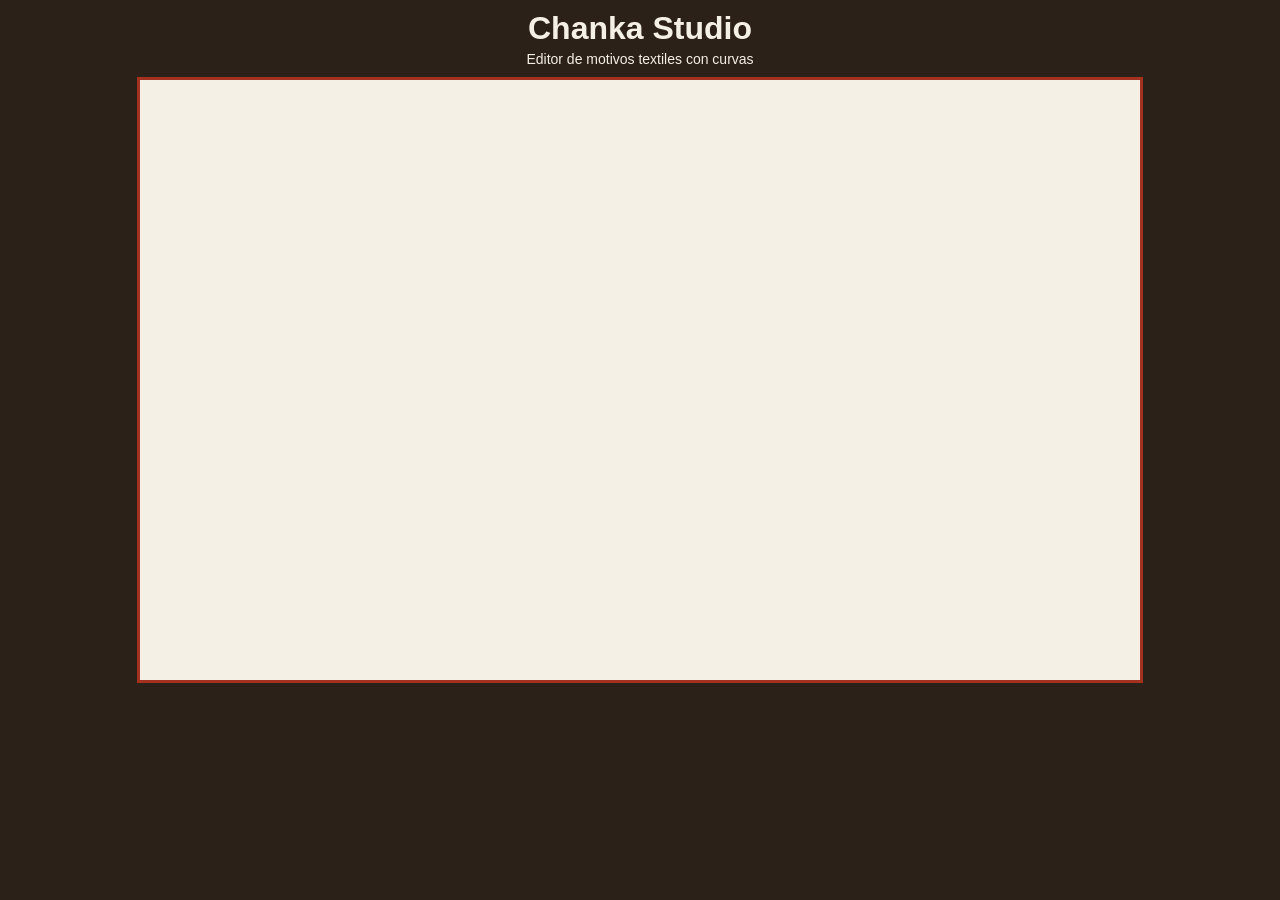
==== index.html @ 4afc30ec "Crea estructura base del proyecto con lienzo WebGL" ====
<!DOCTYPE html>
<html lang="es">
<head>
  <meta charset="UTF-8">
  <meta name="viewport" content="width=device-width, initial-scale=1.0">
  <title>Chanka Studio</title>
  <link rel="stylesheet" href="css/estilos.css">
</head>
<body>
  <header>
    <h1>Chanka Studio</h1>
    <p>Editor de motivos textiles con curvas</p>
  </header>

  <canvas id="lienzo" width="1000" height="600"></canvas>

  <script type="module" src="src/main.js"></script>
</body>
</html>
---- css/estilos.css ----
body {
  margin: 0;
  background: #2b2118;
  color: #f5f0e6;
  font-family: Arial, sans-serif;
  display: flex;
  flex-direction: column;
  align-items: center;
}

header { text-align: center; padding: 10px; }
h1 { margin: 0; }
p { margin: 4px 0 0; font-size: 14px; }

canvas {
  background: #f5f0e6;
  border: 3px solid #a3321f;
}
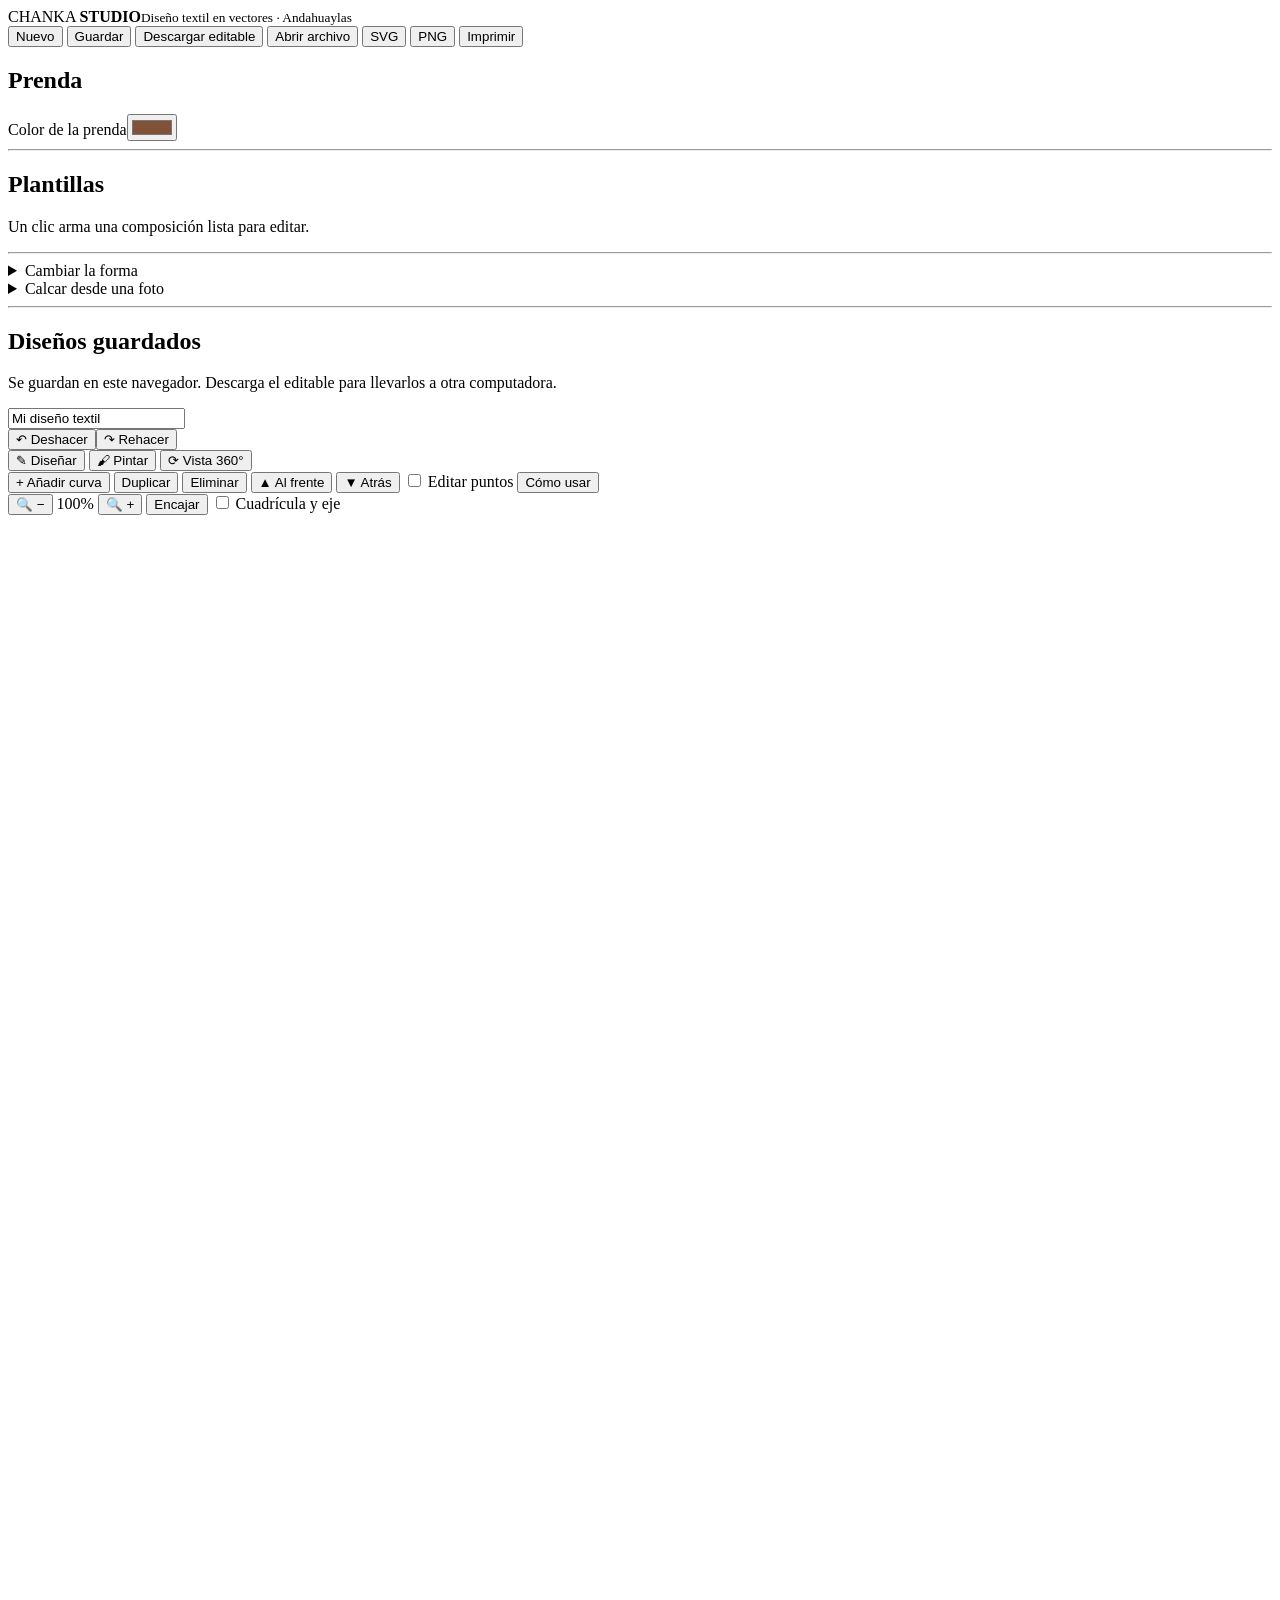
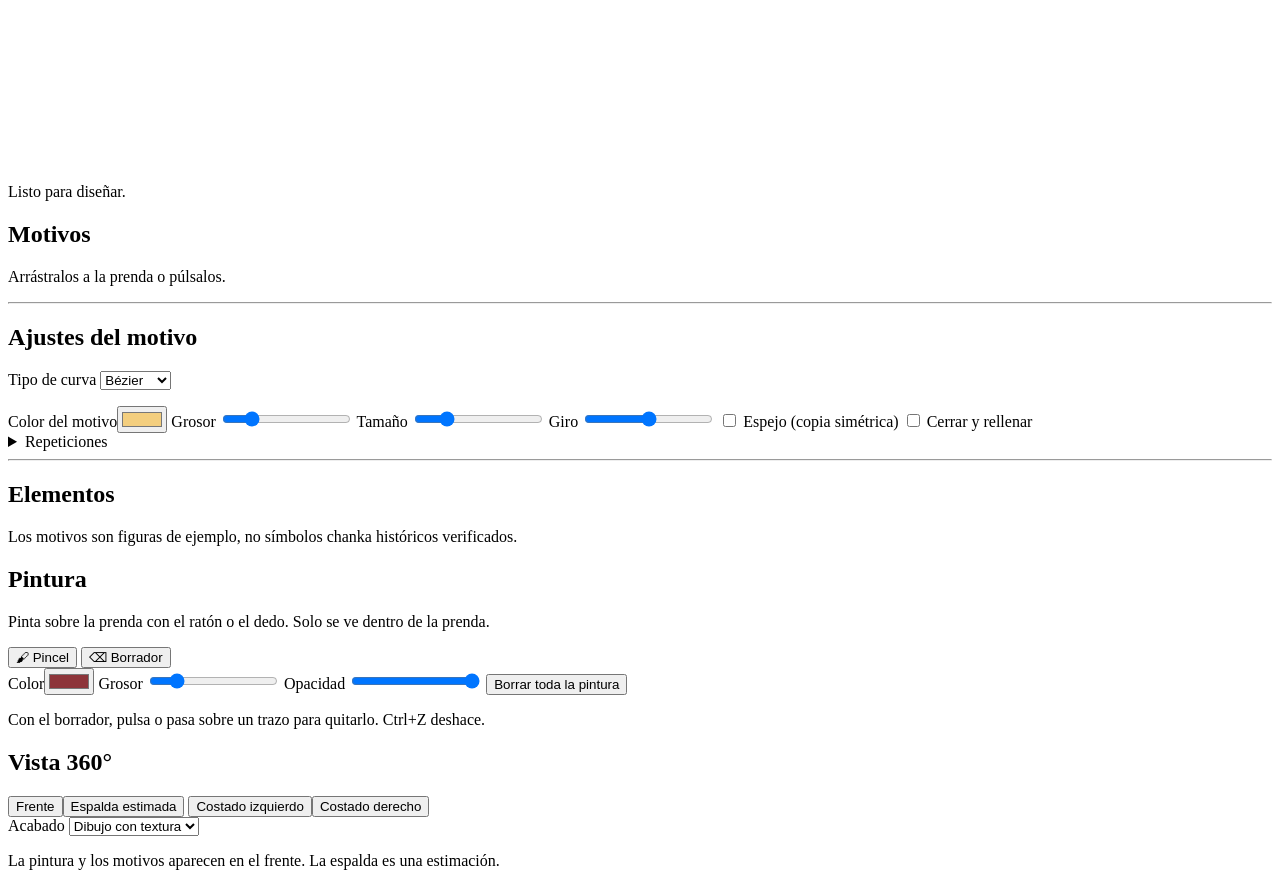
==== commit f8936290: "Parte 3: editor, pestañas y pintura" -m "Estado del diseño con historial, pestañas Diseñar, Pintar y" ====
--- a/index.html
+++ b/index.html
@@ -1,19 +1,196 @@
-<!DOCTYPE html>
+<!doctype html>
 <html lang="es">
 <head>
   <meta charset="UTF-8">
-  <meta name="viewport" content="width=device-width, initial-scale=1.0">
-  <title>Chanka Studio</title>
+  <meta name="viewport" content="width=device-width,initial-scale=1">
+  <title>Chanka Studio — diseño textil 2D</title>
   <link rel="stylesheet" href="css/estilos.css">
 </head>
-<body>
-  <header>
-    <h1>Chanka Studio</h1>
-    <p>Editor de motivos textiles con curvas</p>
-  </header>
+<body data-modo="disenar">
 
-  <canvas id="lienzo" width="1000" height="600"></canvas>
+<header>
+  <div><span class="brand">CHANKA <b>STUDIO</b></span><small>Diseño textil en vectores · Andahuaylas</small></div>
+  <div class="topactions">
+    <button id="nuevo">Nuevo</button>
+    <button id="guardar">Guardar</button>
+    <button id="descargar">Descargar editable</button>
+    <button id="abrir">Abrir archivo</button>
+    <button id="exportar">SVG</button>
+    <button id="exportarPng">PNG</button>
+    <button id="imprimir" class="primary">Imprimir</button>
+  </div>
+</header>
 
-  <script type="module" src="src/main.js"></script>
+<main>
+  <!-- ========== IZQUIERDA: prenda y plantillas ========== -->
+  <aside class="left">
+    <h2>Prenda</h2>
+    <div id="prendas" class="garments"></div>
+    <label>Color de la prenda<input type="color" id="base" value="#805238"></label>
+
+    <div class="solo-disenar">
+      <hr>
+      <h2>Plantillas</h2>
+      <p class="muted">Un clic arma una composición lista para editar.</p>
+      <div id="plantillas" class="plantillas"></div>
+
+      <hr>
+      <details>
+        <summary>Cambiar la forma</summary>
+        <p class="muted">Activa «Editar contorno» y arrastra los puntos turquesa.</p>
+        <label class="inline"><input type="checkbox" id="editarContorno"> Editar contorno</label>
+        <div class="fila">
+          <button id="masPunto" title="Agrega un punto después del punto elegido">+ Punto</button>
+          <button id="menosPunto">− Punto</button>
+          <button id="restaurar">Restaurar</button>
+        </div>
+      </details>
+      <details>
+        <summary>Calcar desde una foto</summary>
+        <p class="muted">Dibuja el contorno sobre la foto de una prenda. Usa fotos con permiso de uso.</p>
+        <button id="foto">Cargar foto</button>
+        <img id="fotoVista" alt="Foto cargada por el usuario" hidden>
+        <button id="quitarFoto" hidden>Quitar foto</button>
+        <input type="file" id="fotoArchivo" accept="image/png,image/jpeg,image/webp" hidden>
+      </details>
+    </div>
+
+    <hr>
+    <h2>Diseños guardados</h2>
+    <div id="guardados"></div>
+    <p class="muted">Se guardan en este navegador. Descarga el editable para llevarlos a otra computadora.</p>
+  </aside>
+
+  <!-- ========== CENTRO: pestañas y lienzo ========== -->
+  <section class="workspace">
+    <div class="worktop">
+      <input id="nombre" maxlength="70" value="Mi diseño textil" aria-label="Nombre del diseño">
+      <div><button id="deshacer" title="Ctrl+Z">↶ Deshacer</button><button id="rehacer" title="Ctrl+Y">↷ Rehacer</button></div>
+    </div>
+    <div class="tabs" role="tablist">
+      <button class="tab active" data-modo="disenar" role="tab" aria-selected="true">✎ Diseñar</button>
+      <button class="tab" data-modo="pintar" role="tab" aria-selected="false">🖌 Pintar</button>
+      <button class="tab" data-modo="vista" role="tab" aria-selected="false">⟳ Vista 360°</button>
+    </div>
+    <div class="toolbar solo-disenar">
+      <button id="agregar" class="primary">+ Añadir curva</button>
+      <button id="duplicar" title="Ctrl+D">Duplicar</button>
+      <button id="eliminar" title="Supr">Eliminar</button>
+      <button id="alFrente" title="Subir de capa">▲ Al frente</button>
+      <button id="atras" title="Bajar de capa">▼ Atrás</button>
+      <label class="inline"><input type="checkbox" id="puntos"> Editar puntos</label>
+      <button id="ayuda">Cómo usar</button>
+    </div>
+    <div class="zoom-bar no-vista">
+      <button id="zoomMenos" aria-label="Alejar">🔍 −</button>
+      <output id="zoomValor">100%</output>
+      <button id="zoomMas" aria-label="Acercar">🔍 +</button>
+      <button id="zoomEncajar">Encajar</button>
+      <label class="inline"><input type="checkbox" id="cuadricula"> Cuadrícula y eje</label>
+    </div>
+
+    <div id="canvasWrap">
+      <div id="visor" hidden>
+        <p>Prenda con volumen aproximado. La espalda y el espesor son estimados. Arrastra para girar.</p>
+        <canvas id="orbita" width="1000" height="700"></canvas>
+      </div>
+      <svg id="lienzo" viewBox="0 0 800 800" role="img" aria-label="Área de diseño textil editable"></svg>
+    </div>
+    <div class="foot"><span id="estado" role="status" aria-live="polite">Listo para diseñar.</span><span id="metricas"></span></div>
+  </section>
+
+  <!-- ========== DERECHA: según la pestaña ========== -->
+  <aside class="right">
+    <div class="solo-disenar">
+      <h2>Motivos</h2>
+      <p class="muted">Arrástralos a la prenda o púlsalos.</p>
+      <div id="galeria" class="motif-gallery"></div>
+      <hr>
+      <h2>Ajustes del motivo</h2>
+      <label>Tipo de curva
+        <select id="tipo"><option value="bezier">Bézier</option><option value="hermite">Hermite</option><option value="bspline">B-spline</option></select>
+      </label>
+      <p id="infoCurva" class="muted"></p>
+      <div id="paleta" class="palette" aria-label="Paleta de colores textiles"></div>
+      <label>Color del motivo<input type="color" id="color" value="#f3ce7e"></label>
+      <label>Grosor <output id="salidaGrosor"></output><input type="range" id="grosor" min="1" max="16" value="4"></label>
+      <label>Tamaño <output id="salidaTamano"></output><input type="range" id="tamano" min="15" max="400" value="100"></label>
+      <label>Giro <output id="salidaGiro"></output><input type="range" id="giro" min="-180" max="180" value="0"></label>
+      <label class="inline"><input type="checkbox" id="espejo"> Espejo (copia simétrica)</label>
+      <label class="inline"><input type="checkbox" id="cerrado"> Cerrar y rellenar</label>
+      <details>
+        <summary>Repeticiones</summary>
+        <label>Horizontales<input type="number" id="repX" min="1" max="10" value="1"></label>
+        <label>Verticales<input type="number" id="repY" min="1" max="10" value="1"></label>
+        <label>Separación horizontal<input type="number" id="sepX" min="20" max="600" value="110"></label>
+        <label>Separación vertical<input type="number" id="sepY" min="20" max="600" value="90"></label>
+      </details>
+      <hr>
+      <h2>Elementos</h2>
+      <div id="elementos"></div>
+      <div class="notice">Los motivos son figuras de ejemplo, no símbolos chanka históricos verificados.</div>
+    </div>
+
+    <div class="solo-pintar">
+      <h2>Pintura</h2>
+      <p class="muted">Pinta sobre la prenda con el ratón o el dedo. Solo se ve dentro de la prenda.</p>
+      <div class="fila">
+        <button id="hPincel" class="active">🖌 Pincel</button>
+        <button id="hBorrador">⌫ Borrador</button>
+      </div>
+      <div id="paletaPintura" class="palette"></div>
+      <label>Color<input type="color" id="pColor" value="#8d3439"></label>
+      <label>Grosor <output id="salidaPG"></output><input type="range" id="pGrosor" min="1" max="40" value="8"></label>
+      <label>Opacidad <output id="salidaPO"></output><input type="range" id="pOpacidad" min="0.2" max="1" step="0.1" value="1"></label>
+      <button id="limpiarPintura">Borrar toda la pintura</button>
+      <p class="muted">Con el borrador, pulsa o pasa sobre un trazo para quitarlo. Ctrl+Z deshace.</p>
+    </div>
+
+    <div class="solo-vista">
+      <h2>Vista 360°</h2>
+      <div class="view-buttons">
+        <button id="vFrente">Frente</button><button id="vEspalda">Espalda estimada</button>
+        <button id="vIzq">Costado izquierdo</button><button id="vDer">Costado derecho</button>
+      </div>
+      <label>Acabado
+        <select id="vista"><option value="textura">Dibujo con textura</option><option value="boceto">Boceto simple</option></select>
+      </label>
+      <p class="muted">La pintura y los motivos aparecen en el frente. La espalda es una estimación.</p>
+    </div>
+  </aside>
+</main>
+
+<input type="file" id="archivo" accept=".json,application/json" hidden>
+
+<dialog id="dialogoAyuda">
+  <h2>De una idea a tu propuesta textil</h2>
+  <ol>
+    <li>Elige una prenda a la izquierda (poncho, chompa, pantalón, vestido…).</li>
+    <li>Si tu prenda no está, usa «Editar contorno» o carga una foto para calcarla.</li>
+    <li>Arrastra un motivo del panel derecho a la prenda.</li>
+    <li>Muévelo, cámbiale el tamaño con la esquina, el giro y el color. Activa «Espejo» para hacerlo simétrico.</li>
+    <li>Prueba una <b>plantilla</b> a la izquierda, o usa «Repeticiones» para armar franjas.</li>
+    <li>En la pestaña <b>Pintar</b> dibujas a mano alzada; en <b>Vista 360°</b> ves la prenda girar.</li>
+    <li>Guarda, descarga el editable, exporta SVG o imprime.</li>
+  </ol>
+  <p>Ctrl+Z / Ctrl+Y: deshacer / rehacer · Ctrl+D: duplicar · Supr: eliminar · Flechas: mover el motivo (Mayús = más rápido). Las prendas son esquemas 2D, no patrones de corte.</p>
+  <button id="cerrarAyuda" class="primary">Entendido</button>
+</dialog>
+
+<!-- El orden importa: primero las matemáticas, al final la interfaz -->
+<script src="src/curvas/bezier.js"></script>
+<script src="src/curvas/hermite.js"></script>
+<script src="src/curvas/bspline.js"></script>
+<script src="src/geometria/matrices.js"></script>
+<script src="src/geometria/trazo.js"></script>
+<script src="src/render/prendas.js"></script>
+<script src="src/render/escena.js"></script>
+<script src="src/render/webgl.js"></script>
+<script src="src/editor/motivos.js"></script>
+<script src="src/editor/plantillas.js"></script>
+<script src="src/editor/archivo.js"></script>
+<script src="src/editor/editor.js"></script>
+<script src="src/ui/panel.js"></script>
+<script src="src/main.js"></script>
 </body>
-</html>+</html>
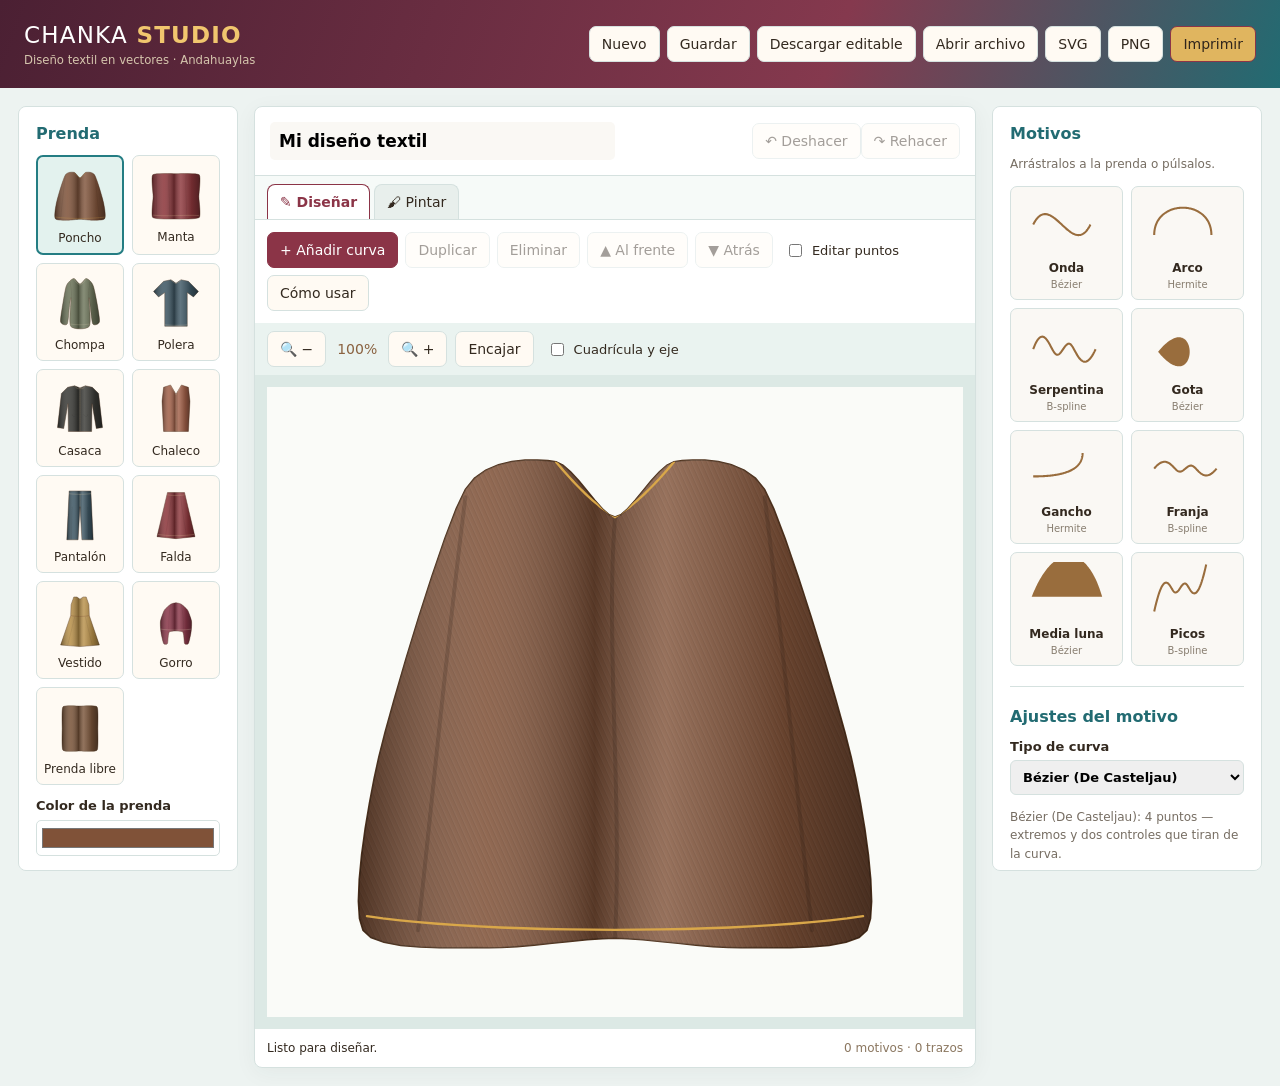
==== commit dce2ce98: "quite la vista 360 e ise algunos ajustes" ====
--- a/index.html
+++ b/index.html
@@ -70,7 +70,6 @@
     <div class="tabs" role="tablist">
       <button class="tab active" data-modo="disenar" role="tab" aria-selected="true">✎ Diseñar</button>
       <button class="tab" data-modo="pintar" role="tab" aria-selected="false">🖌 Pintar</button>
-      <button class="tab" data-modo="vista" role="tab" aria-selected="false">⟳ Vista 360°</button>
     </div>
     <div class="toolbar solo-disenar">
       <button id="agregar" class="primary">+ Añadir curva</button>
@@ -81,7 +80,7 @@
       <label class="inline"><input type="checkbox" id="puntos"> Editar puntos</label>
       <button id="ayuda">Cómo usar</button>
     </div>
-    <div class="zoom-bar no-vista">
+    <div class="zoom-bar">
       <button id="zoomMenos" aria-label="Alejar">🔍 −</button>
       <output id="zoomValor">100%</output>
       <button id="zoomMas" aria-label="Acercar">🔍 +</button>
@@ -90,10 +89,6 @@
     </div>
 
     <div id="canvasWrap">
-      <div id="visor" hidden>
-        <p>Prenda con volumen aproximado. La espalda y el espesor son estimados. Arrastra para girar.</p>
-        <canvas id="orbita" width="1000" height="700"></canvas>
-      </div>
       <svg id="lienzo" viewBox="0 0 800 800" role="img" aria-label="Área de diseño textil editable"></svg>
     </div>
     <div class="foot"><span id="estado" role="status" aria-live="polite">Listo para diseñar.</span><span id="metricas"></span></div>
@@ -108,7 +103,11 @@
       <hr>
       <h2>Ajustes del motivo</h2>
       <label>Tipo de curva
-        <select id="tipo"><option value="bezier">Bézier</option><option value="hermite">Hermite</option><option value="bspline">B-spline</option></select>
+        <select id="tipo">
+          <option value="bezier">Bézier (De Casteljau)</option>
+          <option value="hermite">Hermite (tangentes)</option>
+          <option value="bspline">B-spline (De Boor)</option>
+        </select>
       </label>
       <p id="infoCurva" class="muted"></p>
       <div id="paleta" class="palette" aria-label="Paleta de colores textiles"></div>
@@ -118,7 +117,10 @@
       <label>Giro <output id="salidaGiro"></output><input type="range" id="giro" min="-180" max="180" value="0"></label>
       <label class="inline"><input type="checkbox" id="espejo"> Espejo (copia simétrica)</label>
       <label class="inline"><input type="checkbox" id="cerrado"> Cerrar y rellenar</label>
-      <details>
+      <label>Acabado de la prenda
+        <select id="vista"><option value="textura">Con textura</option><option value="boceto">Boceto simple</option></select>
+      </label>
+      <details open>
         <summary>Repeticiones</summary>
         <label>Horizontales<input type="number" id="repX" min="1" max="10" value="1"></label>
         <label>Verticales<input type="number" id="repY" min="1" max="10" value="1"></label>
@@ -128,7 +130,7 @@
       <hr>
       <h2>Elementos</h2>
       <div id="elementos"></div>
-      <div class="notice">Los motivos son figuras de ejemplo, no símbolos chanka históricos verificados.</div>
+      <div class="notice">Motivos de demostración con curvas Bézier, Hermite y B-spline programadas desde cero.</div>
     </div>
 
     <div class="solo-pintar">
@@ -145,18 +147,6 @@
       <button id="limpiarPintura">Borrar toda la pintura</button>
       <p class="muted">Con el borrador, pulsa o pasa sobre un trazo para quitarlo. Ctrl+Z deshace.</p>
     </div>
-
-    <div class="solo-vista">
-      <h2>Vista 360°</h2>
-      <div class="view-buttons">
-        <button id="vFrente">Frente</button><button id="vEspalda">Espalda estimada</button>
-        <button id="vIzq">Costado izquierdo</button><button id="vDer">Costado derecho</button>
-      </div>
-      <label>Acabado
-        <select id="vista"><option value="textura">Dibujo con textura</option><option value="boceto">Boceto simple</option></select>
-      </label>
-      <p class="muted">La pintura y los motivos aparecen en el frente. La espalda es una estimación.</p>
-    </div>
   </aside>
 </main>
 
@@ -170,10 +160,10 @@
     <li>Arrastra un motivo del panel derecho a la prenda.</li>
     <li>Muévelo, cámbiale el tamaño con la esquina, el giro y el color. Activa «Espejo» para hacerlo simétrico.</li>
     <li>Prueba una <b>plantilla</b> a la izquierda, o usa «Repeticiones» para armar franjas.</li>
-    <li>En la pestaña <b>Pintar</b> dibujas a mano alzada; en <b>Vista 360°</b> ves la prenda girar.</li>
+    <li>En la pestaña <b>Pintar</b> dibujas a mano alzada sobre la prenda.</li>
     <li>Guarda, descarga el editable, exporta SVG o imprime.</li>
   </ol>
-  <p>Ctrl+Z / Ctrl+Y: deshacer / rehacer · Ctrl+D: duplicar · Supr: eliminar · Flechas: mover el motivo (Mayús = más rápido). Las prendas son esquemas 2D, no patrones de corte.</p>
+  <p>Ctrl+Z / Ctrl+Y: deshacer / rehacer · Ctrl+D: duplicar · Supr: eliminar · Flechas: mover el motivo (Mayús = más rápido). Las prendas son esquemas 2D, no patrones de corte. Las curvas usan De Casteljau (Bézier), bases de Hermite y De Boor (B-spline).</p>
   <button id="cerrarAyuda" class="primary">Entendido</button>
 </dialog>
 
@@ -185,7 +175,6 @@
 <script src="src/geometria/trazo.js"></script>
 <script src="src/render/prendas.js"></script>
 <script src="src/render/escena.js"></script>
-<script src="src/render/webgl.js"></script>
 <script src="src/editor/motivos.js"></script>
 <script src="src/editor/plantillas.js"></script>
 <script src="src/editor/archivo.js"></script>
--- a/css/estilos.css
+++ b/css/estilos.css
@@ -0,0 +1,137 @@
+/* ESTILOS — colores y distribución de Chanka Studio */
+:root {
+  --ink: #33291f;
+  --accent: #8b3447;      /* vino */
+  --teal: #226b72;
+  --paper: #edf3f1;
+  --line: #d5e1df;
+}
+* { box-sizing: border-box; }
+body { margin: 0; background: var(--paper); color: var(--ink); font: 14px system-ui, Arial, sans-serif; }
+
+/* ---------- Encabezado ---------- */
+header {
+  min-height: 88px; padding: 18px 24px; color: #fff;
+  display: flex; align-items: center; justify-content: space-between; gap: 20px;
+  background: linear-gradient(110deg, #4b2033, #85394e 65%, #226b72);
+}
+.brand { font-size: 23px; letter-spacing: 1.2px; }
+.brand b { color: #f1c66e; }
+header small { display: block; color: #d5c5ad; margin-top: 5px; }
+.topactions { display: flex; gap: 7px; flex-wrap: wrap; }
+
+/* ---------- Botones y controles ---------- */
+button { border: 1px solid var(--line); border-radius: 7px; background: #fffaf3; color: var(--ink); padding: 9px 12px; cursor: pointer; font: inherit; }
+button:hover { background: #eee0cb; }
+button:disabled { opacity: .45; cursor: default; }
+button.primary { background: var(--accent); color: #fff; border-color: var(--accent); }
+header button.primary { background: #e0b55f; color: #30251c; }
+label { display: block; margin: 13px 0; font-size: 13px; font-weight: 600; }
+label.inline { display: flex; gap: 7px; align-items: center; font-weight: 400; margin: 5px; }
+input[type=color] { width: 100%; height: 36px; display: block; margin-top: 7px; border: 1px solid var(--line); border-radius: 5px; padding: 3px; background: #fff; }
+input[type=range] { width: 100%; accent-color: var(--accent); margin-top: 8px; }
+input[type=number], select { display: block; width: 100%; padding: 8px; margin-top: 6px; border: 1px solid var(--line); border-radius: 6px; font: inherit; }
+output { float: right; color: #8a6240; }
+button:focus-visible, input:focus-visible, select:focus-visible { outline: 3px solid #4789af; outline-offset: 2px; }
+
+/* ---------- Distribución en 3 columnas ---------- */
+main { display: grid; grid-template-columns: 220px minmax(380px, 1fr) 270px; gap: 16px; padding: 18px; max-width: 1680px; margin: auto; }
+aside, .workspace { background: #fff; border: 1px solid var(--line); border-radius: 8px; }
+aside { padding: 17px; }
+.left, .right { max-height: 85vh; overflow: auto; }
+.workspace { overflow: hidden; align-self: start; box-shadow: 0 5px 22px #20433a0d; }
+h2 { font-size: 16px; margin: 0 0 12px; color: var(--teal); }
+.muted { font-size: 12px; line-height: 1.55; color: #766d62; }
+hr { border: 0; border-top: 1px solid var(--line); margin: 20px 0; }
+.fila { display: flex; gap: 5px; flex-wrap: wrap; }
+.fila button { padding: 7px 9px; font-size: 12px; }
+.notice { font-size: 11px; line-height: 1.5; background: #f6f5f1; padding: 10px; border-radius: 6px; color: #775e40; }
+
+/* ---------- Prendas ---------- */
+.garments { display: grid; grid-template-columns: 1fr 1fr; gap: 8px; }
+.garment { display: flex; flex-direction: column; align-items: center; gap: 4px; padding: 8px 4px; font-size: 12px; }
+.garment svg { width: 62px; height: 62px; }
+.garment.active { border: 2px solid #247d83; background: #e3f2ee; }
+
+/* ---------- Lienzo ---------- */
+.worktop { display: flex; padding: 15px; gap: 10px; justify-content: space-between; align-items: center; border-bottom: 1px solid var(--line); }
+#nombre { font: 600 17px system-ui; width: 50%; border: 0; background: #faf8f4; padding: 9px; border-radius: 5px; }
+.toolbar { display: flex; gap: 7px; padding: 12px; align-items: center; flex-wrap: wrap; }
+.zoom-bar { display: flex; gap: 8px; align-items: center; padding: 8px 12px; background: #eaf3f0; }
+.zoom-bar output { float: none; min-width: 46px; text-align: center; }
+#canvasWrap { background: #dce9e5; padding: 12px; }
+#lienzo { display: block; width: 100%; max-height: 70vh; background: #fafbf8; touch-action: none; user-select: none; }
+#lienzo .editable { cursor: move; }
+#lienzo .handle { cursor: grab; }
+.resize-handle { cursor: nwse-resize; }
+.foot { display: flex; justify-content: space-between; gap: 10px; padding: 12px; font-size: 12px; }
+#metricas { white-space: nowrap; color: #8b7760; }
+
+/* ---------- Galería de motivos y paleta ---------- */
+.motif-gallery { display: grid; grid-template-columns: 1fr 1fr; gap: 8px; }
+.motif-card { display: flex; flex-direction: column; align-items: center; padding: 9px 5px; touch-action: none; user-select: none; background: #faf8f4; }
+.motif-card:hover { border-color: #a94561; background: #f7edf0; }
+.motif-card svg { height: 65px; width: 90px; pointer-events: none; }
+.motif-card strong { font-size: 12px; pointer-events: none; }
+.motif-card small { font-size: 10px; color: #887e70; margin-top: 4px; pointer-events: none; }
+.drag-ghost { position: fixed; pointer-events: none; z-index: 1000; background: #67513ae8; color: #fff; border-radius: 8px; padding: 12px 18px; transform: translate(-50%, -50%); box-shadow: 0 5px 18px #0003; }
+.palette { display: flex; gap: 8px; flex-wrap: wrap; margin: 14px 0; }
+.swatch { width: 25px; height: 25px; padding: 0; border: 2px solid #fff; box-shadow: 0 0 0 1px #c5beaf; border-radius: 50%; }
+.swatch:hover { transform: scale(1.15); }
+
+/* ---------- Listas laterales ---------- */
+#fotoVista { width: 100%; max-height: 200px; object-fit: contain; margin: 10px 0; }
+#guardados .entry { display: flex; gap: 5px; margin: 7px 0; }
+#guardados .entry button:first-child { flex: 1; text-align: left; word-break: break-word; }
+#elementos { max-height: 180px; overflow: auto; }
+#elementos button { display: block; width: 100%; margin: 5px 0; text-align: left; }
+#elementos button.active { border-color: var(--accent); background: #f7eedf; }
+dialog { max-width: 540px; border: 1px solid var(--line); border-radius: 12px; padding: 24px; color: var(--ink); }
+dialog::backdrop { background: #201a1480; }
+dialog li { margin-bottom: 10px; line-height: 1.5; }
+
+/* ---------- Pantallas pequeñas ---------- */
+@media (max-width: 1050px) {
+  main { grid-template-columns: 200px minmax(320px, 1fr); }
+  .right { grid-column: 1 / -1; max-height: none; }
+  .left { max-height: none; }
+  .motif-gallery { grid-template-columns: repeat(4, 1fr); }
+  header { align-items: flex-start; flex-direction: column; }
+}
+@media (max-width: 620px) {
+  main { display: flex; flex-direction: column; padding: 8px; }
+  .garments { grid-template-columns: repeat(3, 1fr); }
+  .worktop { flex-wrap: wrap; }
+  #nombre { width: 100%; }
+  #lienzo { max-height: none; }
+  header { padding: 14px; }
+  .topactions button { font-size: 12px; }
+  .foot { flex-wrap: wrap; }
+  .motif-gallery { grid-template-columns: repeat(3, 1fr); }
+}
+
+/* ---------- Impresión: solo la prenda ---------- */
+@media print {
+  body { background: #fff; }
+  header, aside, .worktop, .tabs, .toolbar, .zoom-bar, .foot, dialog { display: none !important; }
+  main { display: block; padding: 0; }
+  .workspace { border: 0; box-shadow: none; }
+  #canvasWrap { padding: 0; background: #fff; }
+  #lienzo { max-height: none; width: 100%; height: auto; display: block !important; }
+  .editing-ui { display: none !important; }
+  @page { size: A4 portrait; margin: 12mm; }
+}
+
+/* ---------- Pestañas y modos ---------- */
+.tabs { display: flex; gap: 4px; padding: 8px 12px 0; border-bottom: 1px solid var(--line); background: #f6faf8; }
+.tab { border-radius: 8px 8px 0 0; border-bottom: 0; background: #e8efec; }
+.tab.active { background: #fff; color: var(--accent); font-weight: 700; border-color: var(--accent); }
+body:not([data-modo=disenar]) .solo-disenar,
+body:not([data-modo=pintar]) .solo-pintar { display: none !important; }
+body[data-modo=pintar] #lienzo { cursor: crosshair; }
+body[data-modo=pintar] #lienzo [data-curva] { pointer-events: none; }
+button.active { border-color: var(--accent); background: #f7eedf; }
+.plantillas { display: grid; gap: 6px; }
+.plantillas button { text-align: left; }
+details { margin: 10px 0; }
+summary { cursor: pointer; font-weight: 600; font-size: 13px; color: var(--teal); }
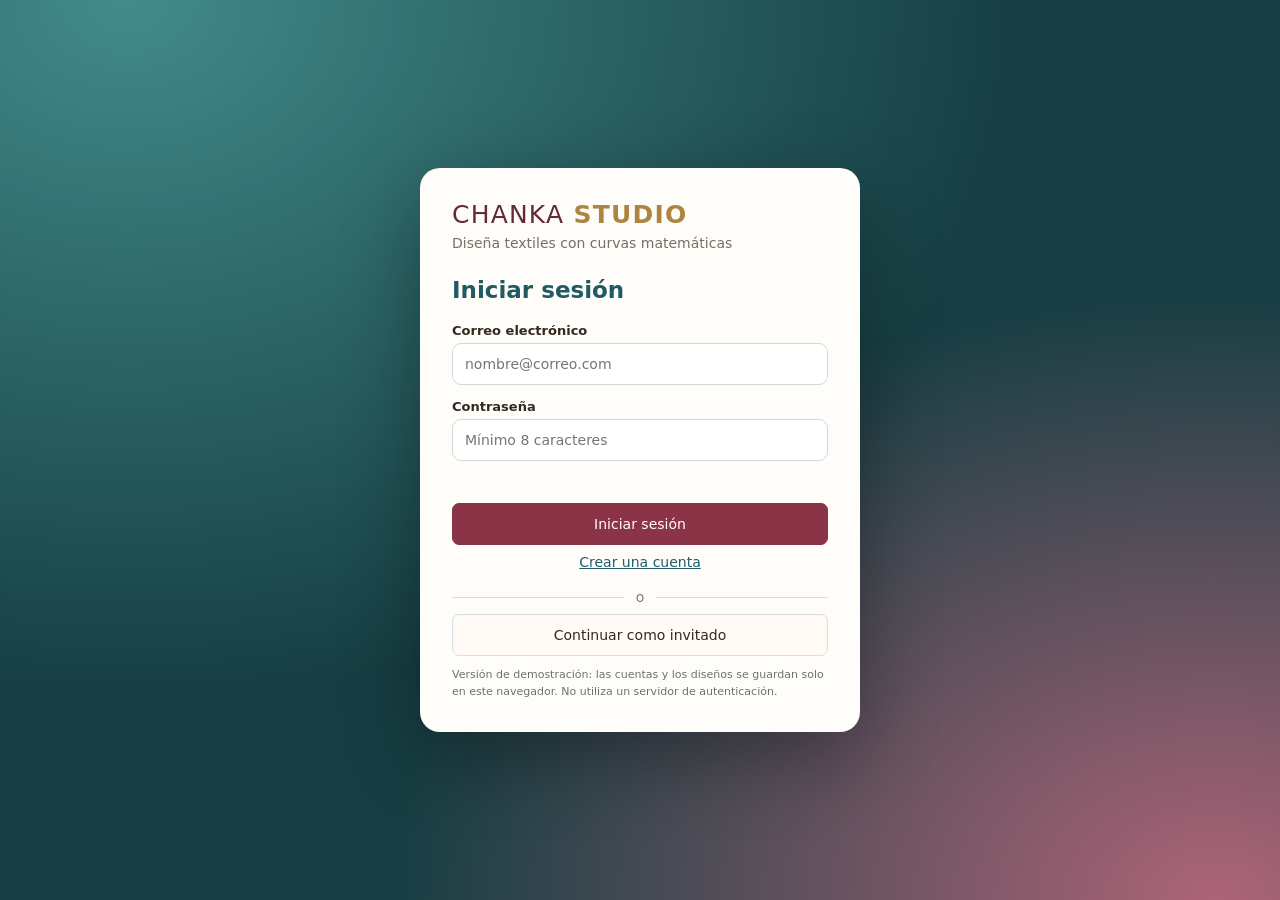
==== commit 667437c6: "camra corregida" ====
--- a/index.html
+++ b/index.html
@@ -6,11 +6,38 @@
   <title>Chanka Studio — diseño textil 2D</title>
   <link rel="stylesheet" href="css/estilos.css">
 </head>
-<body data-modo="disenar">
+<body data-modo="disenar" class="bloqueado">
+
+<!-- Control de acceso de demostración (datos locales, sin servidor) -->
+<section id="pantallaAcceso" class="auth-screen" aria-labelledby="authTitulo">
+  <div class="auth-card">
+    <span class="brand">CHANKA <b>STUDIO</b></span>
+    <p class="auth-tagline">Diseña textiles con curvas matemáticas</p>
+    <h1 id="authTitulo">Iniciar sesión</h1>
+    <form id="formAcceso">
+      <div id="campoNombre" hidden>
+        <label for="nombreUsuario">Tu nombre</label>
+        <input id="nombreUsuario" type="text" autocomplete="name" maxlength="60" placeholder="Escribe tu nombre">
+      </div>
+      <label for="correoUsuario">Correo electrónico</label>
+      <input id="correoUsuario" type="email" autocomplete="username" required maxlength="120" placeholder="nombre@correo.com">
+      <label for="claveUsuario">Contraseña</label>
+      <input id="claveUsuario" type="password" autocomplete="current-password" required minlength="8" placeholder="Mínimo 8 caracteres">
+      <p id="authEstado" role="status" aria-live="polite"></p>
+      <button id="enviarAuth" type="submit" class="primary">Iniciar sesión</button>
+    </form>
+    <button type="button" id="cambiarAuth" class="link-button">Crear una cuenta</button>
+    <div class="auth-separator"><span>o</span></div>
+    <button id="entrarInvitado" type="button">Continuar como invitado</button>
+    <p class="auth-nota">Versión de demostración: las cuentas y los diseños se guardan solo en este navegador. No utiliza un servidor de autenticación.</p>
+  </div>
+</section>
 
 <header>
   <div><span class="brand">CHANKA <b>STUDIO</b></span><small>Diseño textil en vectores · Andahuaylas</small></div>
   <div class="topactions">
+    <span class="session-label">👤 <span id="usuarioActivo"></span></span>
+    <button id="cerrarSesion" title="Cerrar sesión">Salir</button>
     <button id="nuevo">Nuevo</button>
     <button id="guardar">Guardar</button>
     <button id="descargar">Descargar editable</button>
@@ -80,6 +107,14 @@
       <label class="inline"><input type="checkbox" id="puntos"> Editar puntos</label>
       <button id="ayuda">Cómo usar</button>
     </div>
+    <div class="hands-bar solo-disenar">
+      <button id="botonCamara" type="button">📷 Activar cámara y mano</button>
+      <span>Permite la webcam en el navegador; apunta con el índice y <strong>junta índice y pulgar</strong> para arrastrar. Puedes activar la cámara incluso sin curvas. <a href="probar_camara.html" target="_blank" rel="noopener">¿No abre? Probar solo webcam</a></span>
+      <div id="panelCamara" class="camera-panel" hidden>
+        <video id="videoMano" autoplay muted playsinline aria-label="Vista de la cámara, efecto espejo"></video>
+        <div class="camera-copy" id="mensajeCamara" role="status" aria-live="polite">Cámara desactivada.</div>
+      </div>
+    </div>
     <div class="zoom-bar">
       <button id="zoomMenos" aria-label="Alejar">🔍 −</button>
       <output id="zoomValor">100%</output>
@@ -89,6 +124,7 @@
     </div>
 
     <div id="canvasWrap">
+      <span id="cursorMano" hidden aria-hidden="true"></span>
       <svg id="lienzo" viewBox="0 0 800 800" role="img" aria-label="Área de diseño textil editable"></svg>
     </div>
     <div class="foot"><span id="estado" role="status" aria-live="polite">Listo para diseñar.</span><span id="metricas"></span></div>
@@ -161,6 +197,7 @@
     <li>Muévelo, cámbiale el tamaño con la esquina, el giro y el color. Activa «Espejo» para hacerlo simétrico.</li>
     <li>Prueba una <b>plantilla</b> a la izquierda, o usa «Repeticiones» para armar franjas.</li>
     <li>En la pestaña <b>Pintar</b> dibujas a mano alzada sobre la prenda.</li>
+    <li>Activa <b>Cámara y mano</b> para mover puntos: muestra una curva, apunta con el índice, junta los dedos para tomar un punto y sepáralos para soltarlo. También funciona con los puntos del contorno.</li>
     <li>Guarda, descarga el editable, exporta SVG o imprime.</li>
   </ol>
   <p>Ctrl+Z / Ctrl+Y: deshacer / rehacer · Ctrl+D: duplicar · Supr: eliminar · Flechas: mover el motivo (Mayús = más rápido). Las prendas son esquemas 2D, no patrones de corte. Las curvas usan De Casteljau (Bézier), bases de Hermite y De Boor (B-spline).</p>
@@ -180,6 +217,9 @@
 <script src="src/editor/archivo.js"></script>
 <script src="src/editor/editor.js"></script>
 <script src="src/ui/panel.js"></script>
+<script src="src/gestos.js"></script>
+<script src="src/manos.js"></script>
+<script src="src/auth.js"></script>
 <script src="src/main.js"></script>
 </body>
 </html>
--- a/css/estilos.css
+++ b/css/estilos.css
@@ -135,3 +135,51 @@
 .plantillas button { text-align: left; }
 details { margin: 10px 0; }
 summary { cursor: pointer; font-weight: 600; font-size: 13px; color: var(--teal); }
+
+/* ---------- Acceso y cuentas de demostración ---------- */
+body.bloqueado > header, body.bloqueado > main { display: none !important; }
+.auth-screen[hidden], #panelCamara[hidden], #cursorMano[hidden], #campoNombre[hidden] { display: none !important; }
+.auth-screen {
+  position: fixed; inset: 0; z-index: 2000; padding: 24px;
+  display: grid; place-items: center; overflow: auto;
+  background: radial-gradient(ellipse at 10% 0%, #428b89, transparent 55%),
+              radial-gradient(ellipse at 95% 100%, #ad6478, transparent 48%), #163e43;
+}
+.auth-card {
+  width: min(100%, 440px); padding: 32px; border-radius: 20px;
+  background: #fffdf9; box-shadow: 0 25px 80px #0005;
+}
+.auth-card .brand { display: block; color: #622a3d; font-size: 25px; }
+.auth-card .brand b { color: #ae8540; }
+.auth-tagline { color: #796f64; margin: 6px 0 26px; }
+.auth-card h1 { color: #205b62; font-size: 23px; margin: 0 0 20px; }
+.auth-card label { margin: 14px 0 5px; }
+.auth-card input[type=email], .auth-card input[type=password], .auth-card input[type=text] {
+  display: block; border: 1px solid #cfdad5; background: #fff; border-radius: 9px;
+  padding: 12px; width: 100%; font: inherit;
+}
+.auth-card #enviarAuth, .auth-card #entrarInvitado { width: 100%; margin-top: 9px; padding: 12px; }
+.auth-card #enviarAuth { margin-top: 12px; }
+#authEstado { min-height: 20px; margin: 10px 0 0; color: #992e4c; font-size: 12px; }
+.auth-card .link-button { background: transparent; border: 0; color: #225c70; text-decoration: underline; width: 100%; }
+.auth-separator { display: flex; align-items: center; gap: 12px; margin-top: 10px; color: #857f77; }
+.auth-separator::before, .auth-separator::after { content: ''; height: 1px; background: #dddcd7; flex: 1; }
+.auth-nota { color: #6c716d; font-size: 11px; line-height: 1.5; margin-bottom: 0; }
+.session-label { align-self: center; color: #f6e2bf; font-weight: 700; max-width: 120px; overflow: hidden; text-overflow: ellipsis; white-space: nowrap; }
+
+/* ---------- Mano / cámara ---------- */
+.hands-bar {
+  display: flex; flex-wrap: wrap; gap: 10px; align-items: center; padding: 10px 12px;
+  background: #fbf2e3; border-top: 1px solid #e7d8bf; border-bottom: 1px solid #e7d8bf;
+  font-size: 12px; color: #564634;
+}
+.hands-bar > button { background: #236c71; border-color: #236c71; color: white; font-weight: 700; }
+.hands-bar > button:hover, .hands-bar > button.active { background: #18494d; color: white; }
+.camera-panel { display: flex; gap: 12px; align-items: center; width: 100%; }
+#videoMano { width: 164px; max-width: 45%; aspect-ratio: 4 / 3; background: #1b2828; border-radius: 8px; object-fit: cover; transform: scaleX(-1); }
+.camera-copy { font-size: 12px; flex: 1; }
+#canvasWrap { position: relative; }
+#cursorMano { position: absolute; width: 24px; height: 24px; border: 3px solid #b22255; border-radius: 50%; transform: translate(-50%, -50%); background: #f8e1e466; pointer-events: none; z-index: 5; box-shadow: 0 0 0 2px white; }
+#cursorMano.agarrando { background: #40bcb4aa; border-color: #05655e; box-shadow: 0 0 0 6px #28a29a44; }
+@media (max-width: 620px) { .auth-card { padding: 22px; } .hands-bar { align-items: flex-start; } }
+@media print { .hands-bar, .auth-screen, #cursorMano, .camera-panel { display: none !important; } }
